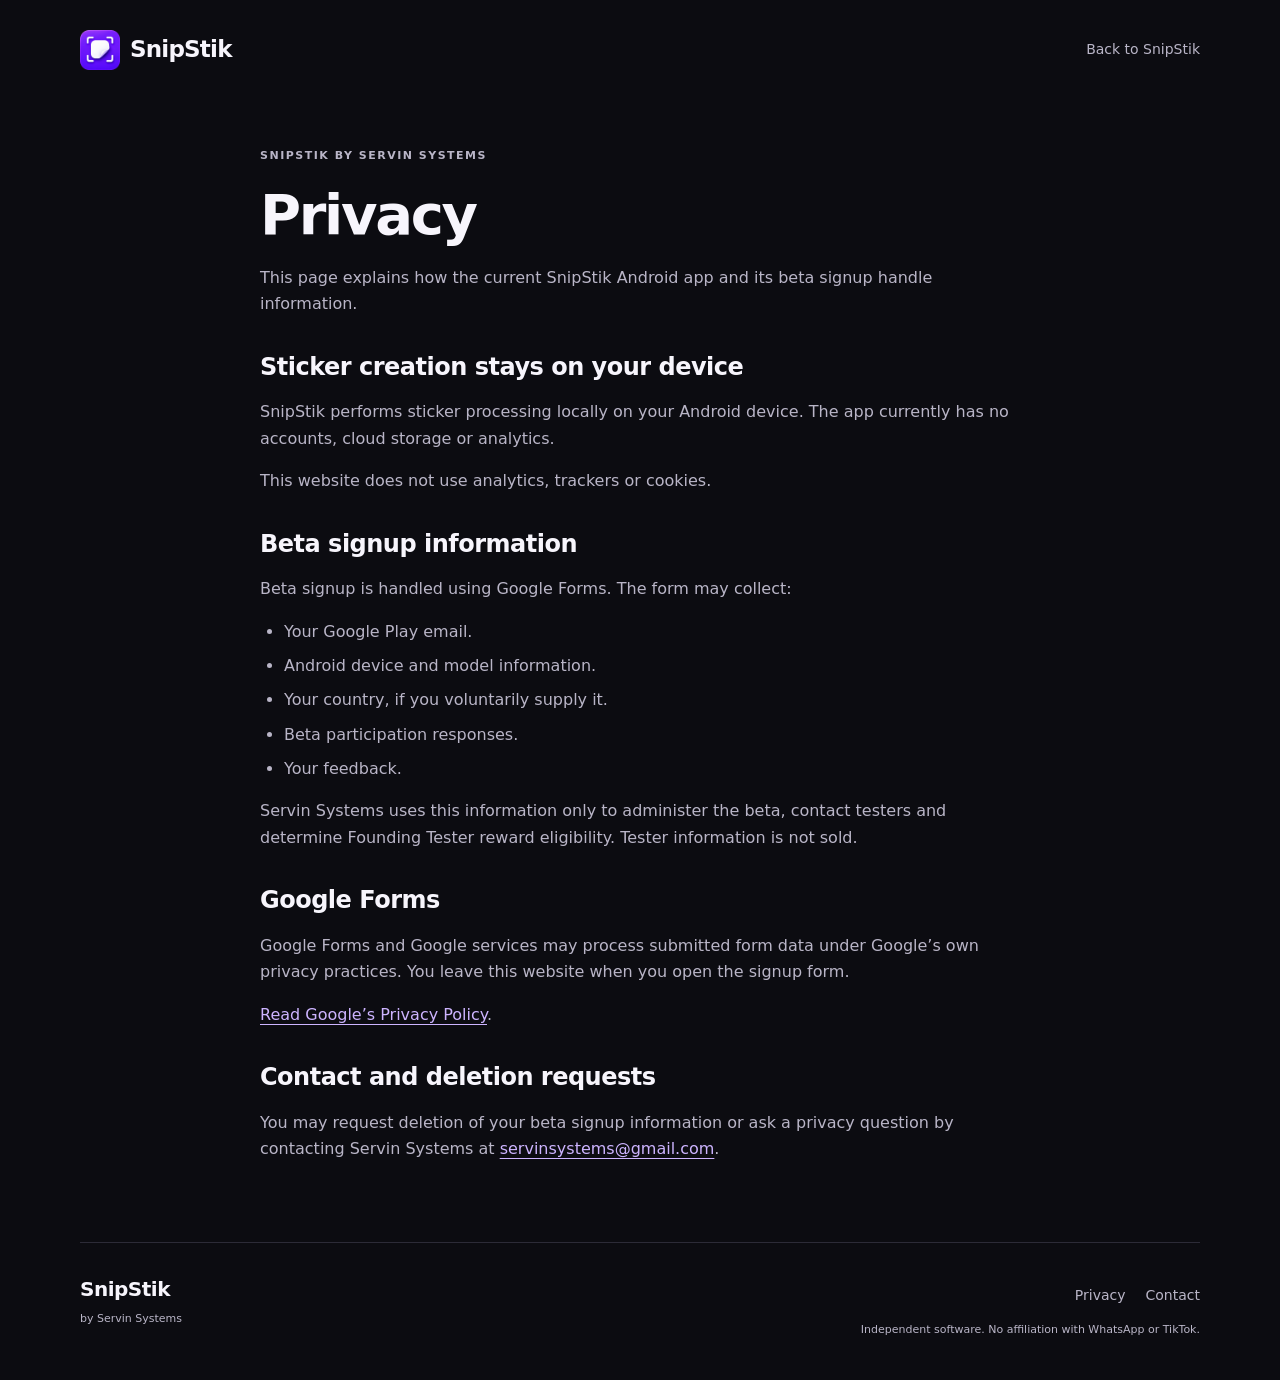
==== privacy.html @ 133f6826 "Finalize beta signup, privacy page and contact links" ====
<!doctype html>
<html lang="en">
<head>
  <meta charset="utf-8">
  <meta name="viewport" content="width=device-width, initial-scale=1">
  <meta name="theme-color" content="#0c0c11">
  <meta name="color-scheme" content="dark">
  <title>Privacy — SnipStik</title>
  <meta name="description" content="How SnipStik processes stickers on your Android device and how Servin Systems uses beta signup information.">
  <meta property="og:type" content="website">
  <meta property="og:url" content="./privacy.html">
  <meta property="og:site_name" content="SnipStik">
  <meta property="og:title" content="Privacy — SnipStik">
  <meta property="og:description" content="On-device sticker processing and a clear explanation of beta signup information.">
  <!-- After deployment, update social page/image tags to the actual absolute URLs. -->
  <meta property="og:image" content="./assets/snipstik-social.jpg">
  <meta property="og:image:width" content="1280">
  <meta property="og:image:height" content="1280">
  <meta property="og:image:alt" content="SnipStik's white peeled sticker and capture brackets on a vivid violet background">
  <meta name="twitter:card" content="summary">
  <meta name="twitter:title" content="Privacy — SnipStik">
  <meta name="twitter:description" content="On-device sticker processing and beta signup privacy.">
  <meta name="twitter:image" content="./assets/snipstik-social.jpg">
  <meta name="twitter:image:alt" content="The approved violet and white SnipStik icon">
  <link rel="icon" type="image/png" sizes="32x32" href="./assets/favicon.png">
  <link rel="apple-touch-icon" sizes="180x180" href="./assets/apple-touch-icon.png">
  <link rel="stylesheet" href="./styles.css">
</head>
<body>
  <a class="skip-link" href="#main">Skip to content</a>
  <header class="site-header container">
    <a class="brand" href="./index.html" aria-label="SnipStik home">
      <img src="./assets/snipstik-icon.png" width="40" height="40" alt="" fetchpriority="high">
      <span>SnipStik</span>
    </a>
    <nav aria-label="Main navigation"><a href="./index.html">Back to SnipStik</a></nav>
  </header>

  <main class="legal-page container" id="main">
    <p class="eyebrow">SNIPSTIK BY SERVIN SYSTEMS</p>
    <h1>Privacy</h1>
    <p>This page explains how the current SnipStik Android app and its beta signup handle information.</p>

    <section aria-labelledby="device-title">
      <h2 id="device-title">Sticker creation stays on your device</h2>
      <p>SnipStik performs sticker processing locally on your Android device. The app currently has no accounts, cloud storage or analytics.</p>
      <p>This website does not use analytics, trackers or cookies.</p>
    </section>

    <section aria-labelledby="beta-title">
      <h2 id="beta-title">Beta signup information</h2>
      <p>Beta signup is handled using Google Forms. The form may collect:</p>
      <ul>
        <li>Your Google Play email.</li>
        <li>Android device and model information.</li>
        <li>Your country, if you voluntarily supply it.</li>
        <li>Beta participation responses.</li>
        <li>Your feedback.</li>
      </ul>
      <p>Servin Systems uses this information only to administer the beta, contact testers and determine Founding Tester reward eligibility. Tester information is not sold.</p>
    </section>

    <section aria-labelledby="google-title">
      <h2 id="google-title">Google Forms</h2>
      <p>Google Forms and Google services may process submitted form data under Google’s own privacy practices. You leave this website when you open the signup form.</p>
      <p><a href="https://policies.google.com/privacy" target="_blank" rel="noopener noreferrer" aria-label="Google Privacy Policy (opens in a new tab)">Read Google’s Privacy Policy</a>.</p>
    </section>

    <section aria-labelledby="contact-title">
      <h2 id="contact-title">Contact and deletion requests</h2>
      <p>You may request deletion of your beta signup information or ask a privacy question by contacting Servin Systems at <a href="mailto:servinsystems@gmail.com">servinsystems@gmail.com</a>.</p>
    </section>
  </main>

  <footer class="site-footer container">
    <div><a class="footer-brand" href="./index.html">SnipStik</a><p>by Servin Systems</p></div>
    <div class="footer-right"><nav aria-label="Footer navigation"><a href="./privacy.html" aria-current="page">Privacy</a><a href="mailto:servinsystems@gmail.com">Contact</a></nav><p>Independent software. No affiliation with WhatsApp or TikTok.</p></div>
  </footer>
</body>
</html>
---- styles.css ----
:root {
  color-scheme: dark;
  --background: #0c0c11;
  --surface: #15151d;
  --line: #2c2b37;
  --text: #f7f5fc;
  --muted: #b9b5c7;
  --violet: #8750ff;
  --violet-light: #cdb4ff;
  --radius: 24px;
  font-family: system-ui, -apple-system, BlinkMacSystemFont, "Segoe UI", sans-serif;
  font-synthesis: none;
  background: var(--background);
  color: var(--text);
}
* { box-sizing: border-box; }
html { scroll-behavior: smooth; scroll-padding-top: 24px; }
body { margin: 0; font-size: 16px; line-height: 1.65; overflow-wrap: break-word; }
img { display: block; max-width: 100%; height: auto; }
svg { flex-shrink: 0; }
a { color: inherit; text-decoration: none; }
a:focus-visible { outline: 3px solid var(--violet-light); outline-offset: 5px; border-radius: 6px; }
a:hover { color: var(--violet-light); }
::selection { color: white; background: #6636bd; }
[hidden] { display: none !important; }
.container { width: min(1120px, calc(100% - 40px)); margin-inline: auto; }
.skip-link { position: absolute; top: 8px; left: 12px; padding: 12px 20px; background: var(--text); color: var(--background); z-index: 10; transform: translateY(-160%); }
.skip-link:focus { transform: translateY(0); }
.site-header { display: flex; flex-wrap: wrap; align-items: center; justify-content: space-between; gap: 16px; padding-block: 24px; }
.brand { display: inline-flex; align-items: center; gap: 10px; min-height: 44px; font-size: 23px; font-weight: 750; letter-spacing: -.8px; }
.brand img { width: 40px; height: 40px; }
.site-header nav, .site-footer nav { display: flex; align-items: center; gap: 20px; }
.site-header nav a, .site-footer nav a { display: inline-flex; align-items: center; gap: 6px; min-height: 44px; font-size: 14px; color: var(--muted); }
.site-header nav a:hover, .site-footer nav a:hover { color: var(--text); }
.hero { display: grid; gap: 48px; padding-block: 48px 72px; }
.eyebrow { display: flex; align-items: center; gap: 9px; margin: 0 0 20px; color: var(--violet-light); font-size: 11px; font-weight: 650; letter-spacing: 1.5px; line-height: 1.5; }
.status-dot { width: 6px; height: 6px; border-radius: 50%; background: var(--violet-light); }
h1, h2, h3, p { margin-top: 0; }
h1, h2, h3 { font-weight: 700; }
h1, h2 { overflow-wrap: anywhere; }
.hero > *, .beta-card > *, .reward-section > *, .privacy-section > * { min-width: 0; }
h1 { font-size: clamp(42px, 7vw, 72px); letter-spacing: -2.3px; line-height: 1.08; margin-bottom: 20px; }
h1 span { color: var(--violet-light); }
.tagline { font-size: 20px; letter-spacing: -.3px; color: var(--muted); margin-bottom: 28px; }
.button { display: inline-flex; justify-content: center; align-items: center; gap: 16px; min-height: 56px; padding: 15px 24px; border: 1px solid transparent; border-radius: 14px; font-size: 16px; font-weight: 650; line-height: 1.4; transition: background-color .15s, border-color .15s; }
.button-primary { background: var(--violet); color: white; }
.button-primary:hover { background: #7440e5; color: white; }
.link-arrow { width: 16px; height: 16px; stroke: currentColor; stroke-width: 1.8; stroke-linecap: round; stroke-linejoin: round; }
.button .link-arrow { width: 20px; height: 20px; }
.hero-helper { margin: 14px 0 0; font-size: 14px; color: var(--muted); }
.quiet-note { margin: 26px 0 0; color: var(--muted); font-size: 12px; }
.demo-panel { margin: 0; min-width: 0; border: 1px solid #3b304e; border-radius: var(--radius); overflow: hidden; background: var(--surface); }
.demo-topline { display: flex; justify-content: space-between; align-items: center; gap: 12px; padding: 18px 22px; border-bottom: 1px solid var(--line); font-size: 9px; letter-spacing: 1px; color: var(--muted); }
.demo-topline > span:last-child { color: var(--violet-light); font-size: 18px; }
.demo-stage { display: flex; flex-direction: column; align-items: center; justify-content: center; padding: 38px 20px 32px; background: radial-gradient(ellipse at 50% 40%, #37205266, transparent 72%); }
.capture-frame { position: relative; width: 174px; height: 174px; display: grid; place-items: center; margin-bottom: 24px; }
.capture-frame img { width: 128px; height: 128px; }
.corner { position: absolute; width: 22px; height: 22px; border: solid #9c76d9; }
.corner-tl { top: 0; left: 0; border-width: 2px 0 0 2px; border-top-left-radius: 8px; }
.corner-tr { top: 0; right: 0; border-width: 2px 2px 0 0; border-top-right-radius: 8px; }
.corner-bl { bottom: 0; left: 0; border-width: 0 0 2px 2px; border-bottom-left-radius: 8px; }
.corner-br { bottom: 0; right: 0; border-width: 0 2px 2px 0; border-bottom-right-radius: 8px; }
.demo-stage p { margin-bottom: 14px; font-size: 17px; font-weight: 550; letter-spacing: -.3px; text-align: center; }
.demo-steps { display: flex; align-items: center; gap: 12px; font-size: 11px; color: var(--muted); }
.demo-steps span { padding: 5px 11px; background: #ffffff06; border: 1px solid var(--line); border-radius: 7px; }
.demo-steps i { font-style: normal; }
.demo-panel figcaption { display: flex; flex-direction: column; gap: 2px; padding: 15px 22px; border-top: 1px solid var(--line); font-size: 12px; color: var(--muted); }
.demo-label { font-size: 13px; font-weight: 650; color: var(--text); }
.section { padding-block: 52px; }
.section-heading { margin-bottom: 26px; }
.section-heading .eyebrow, .privacy-section .eyebrow { margin-bottom: 12px; }
h2 { font-size: clamp(28px, 4vw, 40px); letter-spacing: -1.2px; line-height: 1.15; margin-bottom: 18px; }
h3 { font-size: 24px; letter-spacing: -.6px; line-height: 1.2; margin-bottom: 12px; }
.steps-grid { display: grid; gap: 14px; }
.step-card { padding: 26px; background: var(--surface); border: 1px solid var(--line); border-radius: 20px; }
.step-top { display: flex; justify-content: space-between; align-items: center; margin-bottom: 28px; }
.step-number { color: var(--muted); font-size: 12px; }
.step-top svg { width: 32px; height: 32px; stroke: var(--violet-light); stroke-width: 1.75; stroke-linecap: round; stroke-linejoin: round; }
.step-card p { color: var(--muted); font-size: 15px; margin-bottom: 0; max-width: 36ch; }
.beta-card { display: grid; gap: 26px; padding: 30px 26px; border: 1px solid #49315f; border-radius: var(--radius); background: linear-gradient(120deg, #21162e, #17151e 65%); }
.beta-copy .eyebrow { margin-bottom: 16px; }
.beta-copy p:not(.eyebrow) { max-width: 32ch; margin-bottom: 0; color: var(--muted); }
.benefits { list-style: none; padding: 0; margin: 0 0 28px; display: grid; gap: 14px; }
.benefits li { display: flex; align-items: flex-start; gap: 12px; font-size: 15px; }
.benefits span { color: var(--violet-light); }
.beta-details .button { width: 100%; }
.signup-status { font-size: 12px; color: var(--muted); margin: 14px 0 4px; }
.small-link { display: inline-flex; gap: 8px; align-items: center; min-height: 44px; color: var(--violet-light); font-size: 12px; text-decoration: underline; text-underline-offset: 4px; }
.reward-section { display: grid; gap: 28px; border-bottom: 1px solid var(--line); }
.reward-badge { display: inline-block; padding: 5px 10px; margin-bottom: 18px; color: var(--violet-light); background: #cdb4ff0b; border: 1px solid #cdb4ff29; border-radius: 6px; font-size: 11px; }
.reward-heading h2 { font-size: 28px; }
.reward-heading p { font-size: 15px; max-width: 27ch; color: var(--muted); }
.reward-terms { font-size: 14px; color: var(--muted); }
.reward-terms strong { color: var(--text); font-weight: 600; }
.requirements { margin: 20px 0 24px; padding-left: 20px; }
.requirements li { padding-left: 5px; margin-bottom: 12px; }
.requirements li::marker { color: var(--violet-light); }
.reward-notes { border-top: 1px solid var(--line); padding: 20px 0 0 18px; margin: 0; font-size: 13px; }
.reward-notes li { padding-left: 4px; margin-bottom: 9px; }
.pro-note { margin: 18px 0 0; font-size: 12px; }
.privacy-section { display: grid; gap: 12px; }
.privacy-section h2 { max-width: 12ch; }
.privacy-copy { font-size: 14px; color: var(--muted); }
.privacy-copy p { margin-bottom: 14px; }
.privacy-site-note { color: var(--text); }
.utility-links { display: flex; flex-wrap: wrap; gap: 20px; margin-top: 20px; }
.utility-links a { min-height: 44px; display: inline-flex; align-items: center; gap: 8px; color: var(--violet-light); text-decoration: underline; text-underline-offset: 4px; }
.legal-page { max-width: 760px; padding-block: 48px 64px; }
.legal-page h1 { font-size: clamp(36px, 6vw, 56px); }
.legal-page section { margin-top: 36px; }
.legal-page h2 { font-size: 24px; letter-spacing: -.5px; }
.legal-page p, .legal-page li { color: var(--muted); }
.legal-page ul { padding-left: 24px; }
.legal-page li { margin-bottom: 8px; }
.legal-page a { color: var(--violet-light); text-decoration: underline; text-underline-offset: 4px; }
.site-footer { display: flex; flex-wrap: wrap; align-items: flex-start; justify-content: space-between; gap: 24px; border-top: 1px solid var(--line); padding-block: 30px 40px; }
.footer-brand { font-size: 20px; font-weight: 700; letter-spacing: -.5px; }
.site-footer p { font-size: 11px; color: var(--muted); margin: 4px 0 0; }
.footer-right { max-width: 40ch; }
@media (min-width: 680px) {
  .container { width: min(1120px, calc(100% - 64px)); }
  .steps-grid { grid-template-columns: repeat(3, minmax(0, 1fr)); }
  .beta-card { padding: 44px; grid-template-columns: 1fr 1fr; align-items: center; gap: 48px; }
  .reward-section, .privacy-section { grid-template-columns: 1fr 1.35fr; gap: 56px; }
  .footer-right { text-align: right; }
  .footer-right nav { justify-content: flex-end; }
}
@media (min-width: 960px) {
  .site-header { padding-block: 28px; }
  .hero { grid-template-columns: 1.15fr 1fr; align-items: center; gap: 64px; padding-block: 62px 92px; }
  .demo-stage { padding-block: 42px 38px; }
  .section { padding-block: 64px; }
}
@media (max-width: 380px) {
  .container { width: calc(100% - 32px); }
  .site-header nav { gap: 12px; }
  .site-header nav a { font-size: 12px; }
  .brand { font-size: 20px; gap: 8px; }
  .brand img { width: 32px; height: 32px; }
  .hero { padding-top: 34px; }
  h1 { font-size: 40px; letter-spacing: -1.8px; }
  .hero .button { width: 100%; gap: 10px; padding-inline: 14px; }
}
@media (prefers-reduced-motion: reduce) {
  html { scroll-behavior: auto; }
  *, *::before, *::after { transition: none !important; animation: none !important; }
}
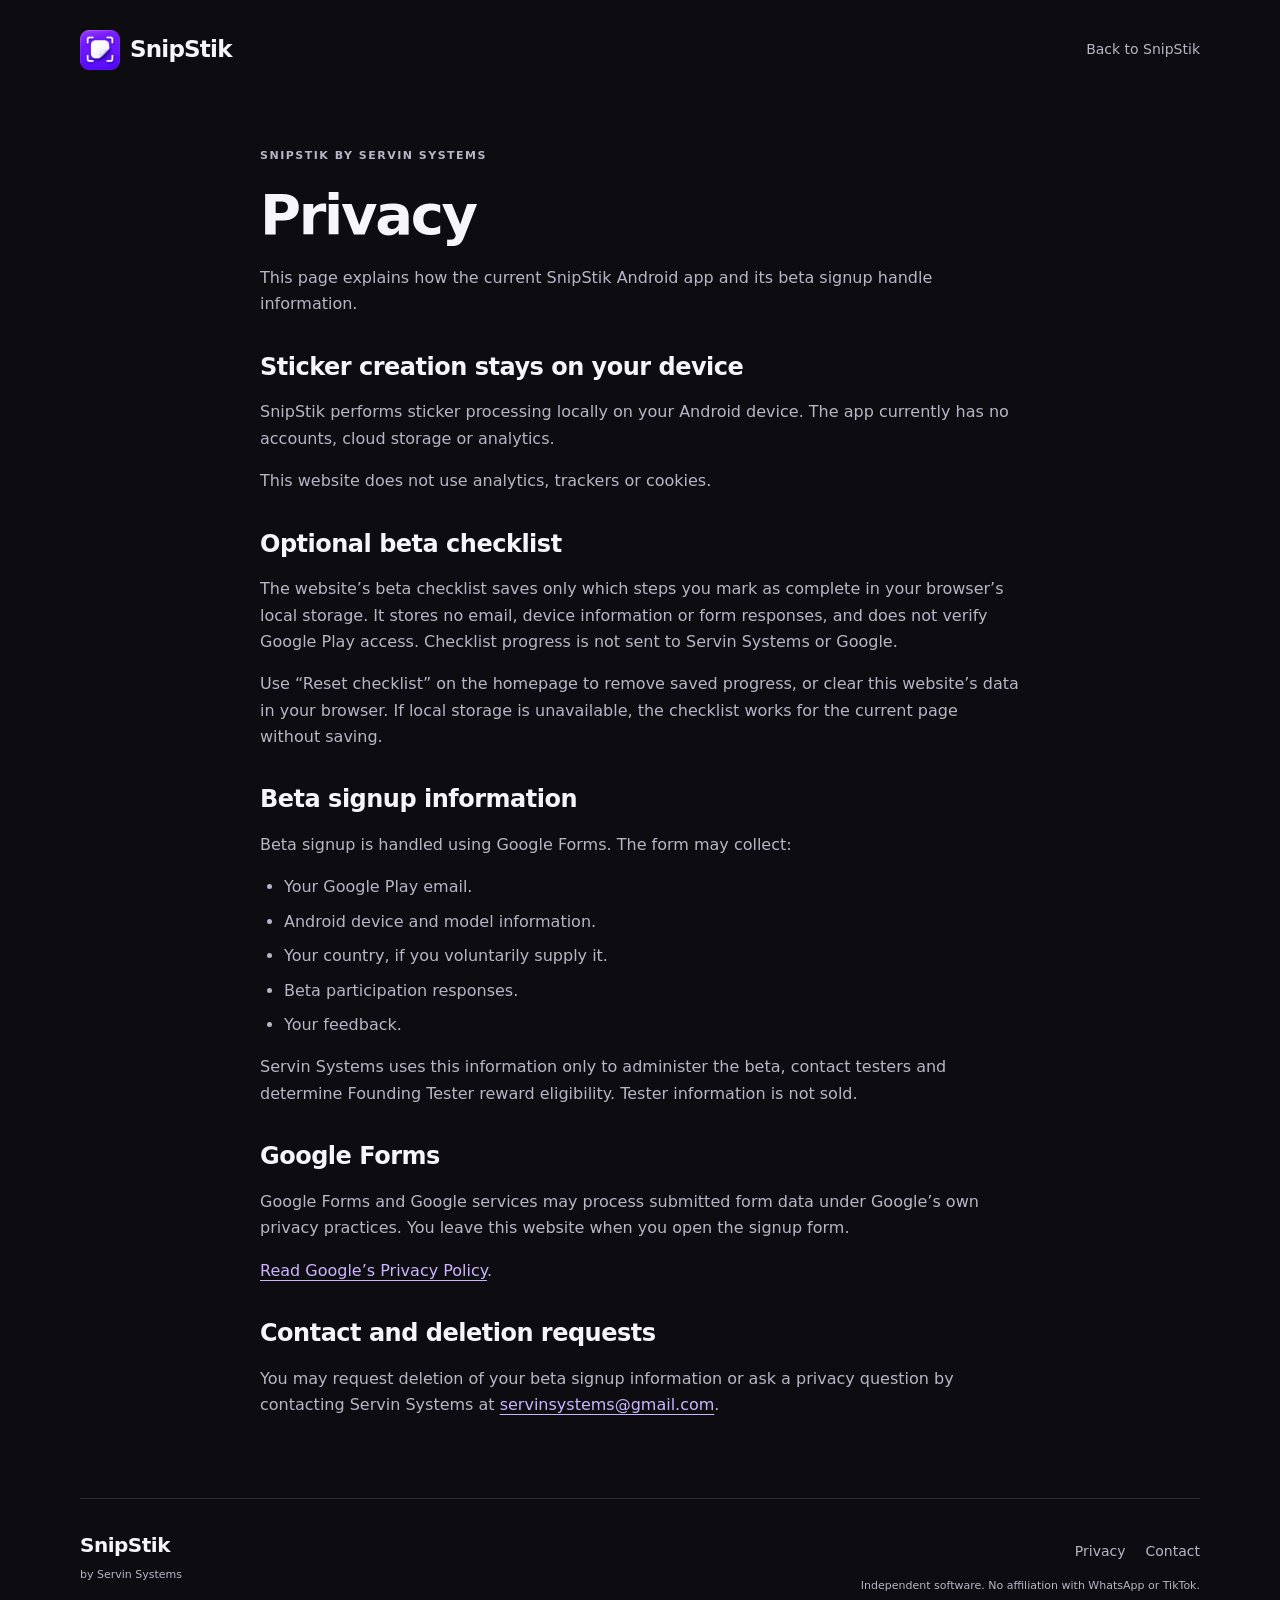
==== commit c5edacca: "Clarify closed beta access with local checklist and tester help" ====
--- a/privacy.html
+++ b/privacy.html
@@ -8,20 +8,20 @@
   <title>Privacy — SnipStik</title>
   <meta name="description" content="How SnipStik processes stickers on your Android device and how Servin Systems uses beta signup information.">
   <meta property="og:type" content="website">
-  <meta property="og:url" content="./privacy.html">
+  <meta property="og:url" content="https://snipstik-web.snipstik.workers.dev/privacy.html">
   <meta property="og:site_name" content="SnipStik">
   <meta property="og:title" content="Privacy — SnipStik">
   <meta property="og:description" content="On-device sticker processing and a clear explanation of beta signup information.">
-  <!-- After deployment, update social page/image tags to the actual absolute URLs. -->
-  <meta property="og:image" content="./assets/snipstik-social.jpg">
+  <meta property="og:image" content="https://snipstik-web.snipstik.workers.dev/assets/snipstik-social.jpg">
   <meta property="og:image:width" content="1280">
   <meta property="og:image:height" content="1280">
   <meta property="og:image:alt" content="SnipStik's white peeled sticker and capture brackets on a vivid violet background">
   <meta name="twitter:card" content="summary">
   <meta name="twitter:title" content="Privacy — SnipStik">
   <meta name="twitter:description" content="On-device sticker processing and beta signup privacy.">
-  <meta name="twitter:image" content="./assets/snipstik-social.jpg">
+  <meta name="twitter:image" content="https://snipstik-web.snipstik.workers.dev/assets/snipstik-social.jpg">
   <meta name="twitter:image:alt" content="The approved violet and white SnipStik icon">
+  <link rel="canonical" href="https://snipstik-web.snipstik.workers.dev/privacy.html">
   <link rel="icon" type="image/png" sizes="32x32" href="./assets/favicon.png">
   <link rel="apple-touch-icon" sizes="180x180" href="./assets/apple-touch-icon.png">
   <link rel="stylesheet" href="./styles.css">
@@ -45,6 +45,12 @@
       <h2 id="device-title">Sticker creation stays on your device</h2>
       <p>SnipStik performs sticker processing locally on your Android device. The app currently has no accounts, cloud storage or analytics.</p>
       <p>This website does not use analytics, trackers or cookies.</p>
+    </section>
+
+    <section aria-labelledby="checklist-privacy-title">
+      <h2 id="checklist-privacy-title">Optional beta checklist</h2>
+      <p>The website’s beta checklist saves only which steps you mark as complete in your browser’s local storage. It stores no email, device information or form responses, and does not verify Google Play access. Checklist progress is not sent to Servin Systems or Google.</p>
+      <p>Use “Reset checklist” on the homepage to remove saved progress, or clear this website’s data in your browser. If local storage is unavailable, the checklist works for the current page without saving.</p>
     </section>
 
     <section aria-labelledby="beta-title">
--- a/styles.css
+++ b/styles.css
@@ -145,3 +145,68 @@
   html { scroll-behavior: auto; }
   *, *::before, *::after { transition: none !important; animation: none !important; }
 }
+
+/* Closed-beta guidance reuses the existing SnipStik surfaces and violet accent. */
+button, input { font: inherit; }
+button:focus-visible, input:focus-visible, summary:focus-visible {
+  outline: 3px solid var(--violet-light); outline-offset: 5px; border-radius: 6px;
+}
+.hero-description { color: var(--muted); max-width: 36ch; margin-bottom: 22px; }
+.hero-actions { display: flex; flex-wrap: wrap; align-items: center; gap: 12px 22px; }
+.hero-actions .small-link { font-size: 14px; }
+.reward-preview { margin-top: 24px; padding: 18px 20px; background: #cdb4ff08; border: 1px solid #49315f; border-radius: 16px; }
+.reward-preview h2 { font-size: 16px; letter-spacing: 0; margin-bottom: 8px; }
+.reward-preview p { font-size: 14px; color: var(--muted); margin-bottom: 0; }
+.reward-preview .small-link { font-size: 13px; }
+.section-intro { max-width: 65ch; color: var(--muted); }
+.start-here { margin-bottom: 24px; padding: 22px 24px; background: #21162e; border: 1px solid #49315f; border-radius: 20px; }
+.start-here h3 { font-size: 20px; letter-spacing: -.3px; }
+.start-here p { margin-bottom: 10px; }
+.start-here p:last-child { margin-bottom: 0; }
+.muted-copy { font-size: 14px; color: var(--muted); }
+.join-layout { display: grid; gap: 24px; align-items: start; }
+.join-layout > *, .join-step > * { min-width: 0; }
+.join-steps { list-style: none; padding: 0; margin: 0; display: grid; gap: 14px; }
+.join-step { display: grid; grid-template-columns: 34px minmax(0, 1fr); gap: 12px; padding: 24px 20px; background: var(--surface); border: 1px solid var(--line); border-radius: 20px; }
+.join-number { display: grid; place-items: center; align-self: start; width: 34px; height: 34px; border-radius: 10px; background: #cdb4ff12; color: var(--violet-light); font-size: 13px; font-weight: 650; }
+.join-step h3 { font-size: 20px; letter-spacing: -.3px; margin: 4px 0 10px; }
+.join-step p { font-size: 15px; color: var(--muted); margin-bottom: 18px; }
+.join-step .button { padding: 13px 18px; min-height: 48px; font-size: 14px; }
+.button-secondary { border-color: #635774; background: #ffffff04; }
+.button-secondary:hover { border-color: var(--violet-light); background: #cdb4ff12; }
+.access-help { padding: 22px; margin-top: 20px; border: 1px solid var(--line); border-radius: 20px; }
+.access-help h3 { font-size: 18px; letter-spacing: -.3px; }
+.access-help p { color: var(--muted); font-size: 14px; margin-bottom: 0; }
+.access-help a, .faq-list a { color: var(--violet-light); text-decoration: underline; text-underline-offset: 4px; }
+.checklist-card { padding: 26px 22px; background: var(--surface); border: 1px solid #49315f; border-radius: 20px; }
+.checklist-card h3 { font-size: 22px; }
+.checklist-status { color: var(--violet-light); font-weight: 650; margin-bottom: 10px; }
+progress { display: block; width: 100%; height: 8px; margin-bottom: 18px; border: 0; border-radius: 5px; overflow: hidden; appearance: none; background: var(--line); accent-color: var(--violet); }
+progress::-webkit-progress-bar { background: var(--line); }
+progress::-webkit-progress-value { background: var(--violet); }
+progress::-moz-progress-bar { background: var(--violet); }
+.checklist-card fieldset { padding: 0; margin: 0; border: 0; min-width: 0; }
+.checklist-item { display: flex; align-items: flex-start; gap: 12px; padding: 12px 0; min-height: 48px; cursor: pointer; font-size: 14px; }
+.checklist-item input { flex: 0 0 20px; width: 20px; height: 20px; margin: 2px 0 0; accent-color: var(--violet); cursor: pointer; }
+.text-button { cursor: pointer; min-height: 44px; padding: 8px 0; border: 0; background: transparent; color: var(--violet-light); font-size: 13px; text-decoration: underline; text-underline-offset: 4px; }
+.visually-hidden { position: absolute; width: 1px; height: 1px; padding: 0; margin: -1px; overflow: hidden; clip-path: inset(50%); white-space: nowrap; border: 0; }
+.spanish-help { margin-top: 24px; }
+.spanish-help, .faq-list details { border: 1px solid var(--line); border-radius: 16px; background: var(--surface); }
+summary { cursor: pointer; padding: 18px 22px; min-height: 56px; font-size: 16px; font-weight: 600; }
+summary::marker { color: var(--violet-light); }
+.spanish-help > div, .faq-list details > div { padding: 0 22px 20px; color: var(--muted); font-size: 15px; }
+.spanish-help ol { padding-left: 22px; }
+.spanish-help li { margin-bottom: 8px; }
+.spanish-help p, .faq-list p { margin-bottom: 0; }
+.faq-list { display: grid; gap: 12px; }
+@media (min-width: 960px) {
+  .join-layout { grid-template-columns: minmax(0, 1.5fr) minmax(0, 1fr); gap: 32px; }
+}
+@media (max-width: 380px) {
+  .join-step { padding: 20px 16px; gap: 10px; }
+  .join-step .button { width: 100%; padding-inline: 10px; }
+}
+/* Long email addresses must remain readable at large text sizes. */
+.footer-right { min-width: 0; max-width: min(40ch, 100%); }
+.site-footer nav { flex-wrap: wrap; }
+.site-footer nav a { min-width: 0; overflow-wrap: anywhere; }
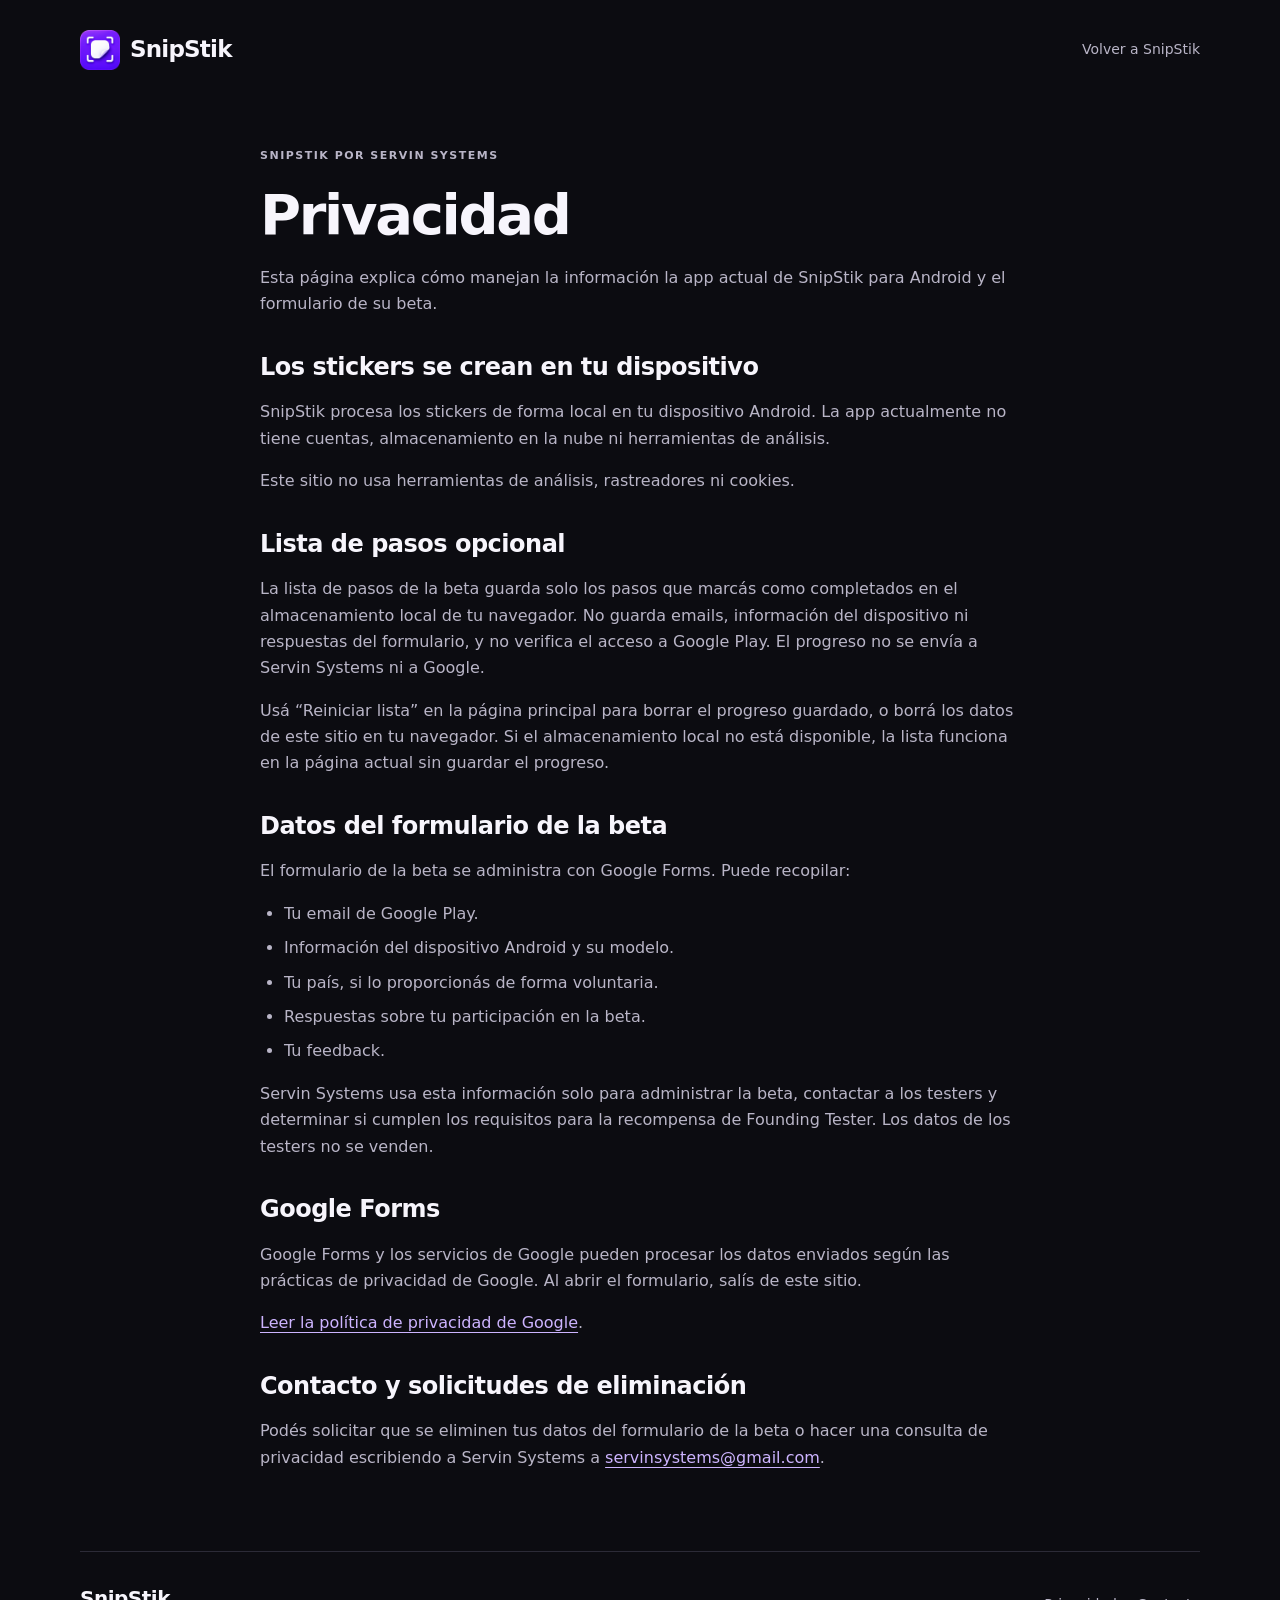
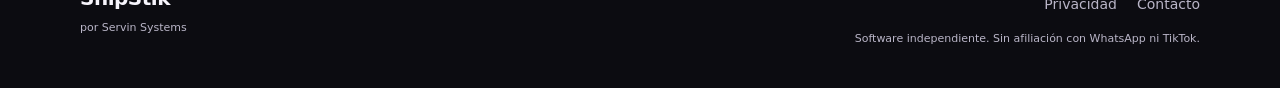
==== commit 0767233d: "Localize SnipStik landing and privacy to Spanish" ====
--- a/privacy.html
+++ b/privacy.html
@@ -1,86 +1,86 @@
 <!doctype html>
-<html lang="en">
+<html lang="es">
 <head>
   <meta charset="utf-8">
   <meta name="viewport" content="width=device-width, initial-scale=1">
   <meta name="theme-color" content="#0c0c11">
   <meta name="color-scheme" content="dark">
-  <title>Privacy — SnipStik</title>
-  <meta name="description" content="How SnipStik processes stickers on your Android device and how Servin Systems uses beta signup information.">
+  <title>Privacidad — SnipStik</title>
+  <meta name="description" content="Cómo procesa SnipStik los stickers en tu Android y cómo usa Servin Systems los datos del formulario de la beta.">
   <meta property="og:type" content="website">
   <meta property="og:url" content="https://snipstik-web.snipstik.workers.dev/privacy.html">
   <meta property="og:site_name" content="SnipStik">
-  <meta property="og:title" content="Privacy — SnipStik">
-  <meta property="og:description" content="On-device sticker processing and a clear explanation of beta signup information.">
+  <meta property="og:title" content="Privacidad — SnipStik">
+  <meta property="og:description" content="Procesamiento de stickers en tu dispositivo y uso de los datos del formulario de la beta.">
   <meta property="og:image" content="https://snipstik-web.snipstik.workers.dev/assets/snipstik-social.jpg">
   <meta property="og:image:width" content="1280">
   <meta property="og:image:height" content="1280">
-  <meta property="og:image:alt" content="SnipStik's white peeled sticker and capture brackets on a vivid violet background">
+  <meta property="og:image:alt" content="Sticker blanco de SnipStik con una esquina doblada y marcas de captura sobre un fondo violeta intenso">
   <meta name="twitter:card" content="summary">
-  <meta name="twitter:title" content="Privacy — SnipStik">
-  <meta name="twitter:description" content="On-device sticker processing and beta signup privacy.">
+  <meta name="twitter:title" content="Privacidad — SnipStik">
+  <meta name="twitter:description" content="Procesamiento local de stickers y privacidad del formulario de la beta.">
   <meta name="twitter:image" content="https://snipstik-web.snipstik.workers.dev/assets/snipstik-social.jpg">
-  <meta name="twitter:image:alt" content="The approved violet and white SnipStik icon">
+  <meta name="twitter:image:alt" content="Ícono violeta y blanco de SnipStik">
   <link rel="canonical" href="https://snipstik-web.snipstik.workers.dev/privacy.html">
   <link rel="icon" type="image/png" sizes="32x32" href="./assets/favicon.png">
   <link rel="apple-touch-icon" sizes="180x180" href="./assets/apple-touch-icon.png">
   <link rel="stylesheet" href="./styles.css">
 </head>
 <body>
-  <a class="skip-link" href="#main">Skip to content</a>
+  <a class="skip-link" href="#main">Ir al contenido</a>
   <header class="site-header container">
-    <a class="brand" href="./index.html" aria-label="SnipStik home">
+    <a class="brand" href="./index.html" aria-label="Inicio de SnipStik">
       <img src="./assets/snipstik-icon.png" width="40" height="40" alt="" fetchpriority="high">
       <span>SnipStik</span>
     </a>
-    <nav aria-label="Main navigation"><a href="./index.html">Back to SnipStik</a></nav>
+    <nav aria-label="Navegación principal"><a href="./index.html">Volver a SnipStik</a></nav>
   </header>
 
   <main class="legal-page container" id="main">
-    <p class="eyebrow">SNIPSTIK BY SERVIN SYSTEMS</p>
-    <h1>Privacy</h1>
-    <p>This page explains how the current SnipStik Android app and its beta signup handle information.</p>
+    <p class="eyebrow">SNIPSTIK POR SERVIN SYSTEMS</p>
+    <h1>Privacidad</h1>
+    <p>Esta página explica cómo manejan la información la app actual de SnipStik para Android y el formulario de su beta.</p>
 
     <section aria-labelledby="device-title">
-      <h2 id="device-title">Sticker creation stays on your device</h2>
-      <p>SnipStik performs sticker processing locally on your Android device. The app currently has no accounts, cloud storage or analytics.</p>
-      <p>This website does not use analytics, trackers or cookies.</p>
+      <h2 id="device-title">Los stickers se crean en tu dispositivo</h2>
+      <p>SnipStik procesa los stickers de forma local en tu dispositivo Android. La app actualmente no tiene cuentas, almacenamiento en la nube ni herramientas de análisis.</p>
+      <p>Este sitio no usa herramientas de análisis, rastreadores ni cookies.</p>
     </section>
 
     <section aria-labelledby="checklist-privacy-title">
-      <h2 id="checklist-privacy-title">Optional beta checklist</h2>
-      <p>The website’s beta checklist saves only which steps you mark as complete in your browser’s local storage. It stores no email, device information or form responses, and does not verify Google Play access. Checklist progress is not sent to Servin Systems or Google.</p>
-      <p>Use “Reset checklist” on the homepage to remove saved progress, or clear this website’s data in your browser. If local storage is unavailable, the checklist works for the current page without saving.</p>
+      <h2 id="checklist-privacy-title">Lista de pasos opcional</h2>
+      <p>La lista de pasos de la beta guarda solo los pasos que marcás como completados en el almacenamiento local de tu navegador. No guarda emails, información del dispositivo ni respuestas del formulario, y no verifica el acceso a Google Play. El progreso no se envía a Servin Systems ni a Google.</p>
+      <p>Usá “Reiniciar lista” en la página principal para borrar el progreso guardado, o borrá los datos de este sitio en tu navegador. Si el almacenamiento local no está disponible, la lista funciona en la página actual sin guardar el progreso.</p>
     </section>
 
     <section aria-labelledby="beta-title">
-      <h2 id="beta-title">Beta signup information</h2>
-      <p>Beta signup is handled using Google Forms. The form may collect:</p>
+      <h2 id="beta-title">Datos del formulario de la beta</h2>
+      <p>El formulario de la beta se administra con Google Forms. Puede recopilar:</p>
       <ul>
-        <li>Your Google Play email.</li>
-        <li>Android device and model information.</li>
-        <li>Your country, if you voluntarily supply it.</li>
-        <li>Beta participation responses.</li>
-        <li>Your feedback.</li>
+        <li>Tu email de Google Play.</li>
+        <li>Información del dispositivo Android y su modelo.</li>
+        <li>Tu país, si lo proporcionás de forma voluntaria.</li>
+        <li>Respuestas sobre tu participación en la beta.</li>
+        <li>Tu feedback.</li>
       </ul>
-      <p>Servin Systems uses this information only to administer the beta, contact testers and determine Founding Tester reward eligibility. Tester information is not sold.</p>
+      <p>Servin Systems usa esta información solo para administrar la beta, contactar a los testers y determinar si cumplen los requisitos para la recompensa de Founding Tester. Los datos de los testers no se venden.</p>
     </section>
 
     <section aria-labelledby="google-title">
       <h2 id="google-title">Google Forms</h2>
-      <p>Google Forms and Google services may process submitted form data under Google’s own privacy practices. You leave this website when you open the signup form.</p>
-      <p><a href="https://policies.google.com/privacy" target="_blank" rel="noopener noreferrer" aria-label="Google Privacy Policy (opens in a new tab)">Read Google’s Privacy Policy</a>.</p>
+      <p>Google Forms y los servicios de Google pueden procesar los datos enviados según las prácticas de privacidad de Google. Al abrir el formulario, salís de este sitio.</p>
+      <p><a href="https://policies.google.com/privacy" target="_blank" rel="noopener noreferrer" aria-label="Política de privacidad de Google (se abre en una pestaña nueva)">Leer la política de privacidad de Google</a>.</p>
     </section>
 
     <section aria-labelledby="contact-title">
-      <h2 id="contact-title">Contact and deletion requests</h2>
-      <p>You may request deletion of your beta signup information or ask a privacy question by contacting Servin Systems at <a href="mailto:servinsystems@gmail.com">servinsystems@gmail.com</a>.</p>
+      <h2 id="contact-title">Contacto y solicitudes de eliminación</h2>
+      <p>Podés solicitar que se eliminen tus datos del formulario de la beta o hacer una consulta de privacidad escribiendo a Servin Systems a <a href="mailto:servinsystems@gmail.com">servinsystems@gmail.com</a>.</p>
     </section>
   </main>
 
   <footer class="site-footer container">
-    <div><a class="footer-brand" href="./index.html">SnipStik</a><p>by Servin Systems</p></div>
-    <div class="footer-right"><nav aria-label="Footer navigation"><a href="./privacy.html" aria-current="page">Privacy</a><a href="mailto:servinsystems@gmail.com">Contact</a></nav><p>Independent software. No affiliation with WhatsApp or TikTok.</p></div>
+    <div><a class="footer-brand" href="./index.html">SnipStik</a><p>por Servin Systems</p></div>
+    <div class="footer-right"><nav aria-label="Navegación del pie de página"><a href="./privacy.html" aria-current="page">Privacidad</a><a href="mailto:servinsystems@gmail.com">Contacto</a></nav><p>Software independiente. Sin afiliación con WhatsApp ni TikTok.</p></div>
   </footer>
 </body>
 </html>
--- a/styles.css
+++ b/styles.css
@@ -210,3 +210,23 @@
 .footer-right { min-width: 0; max-width: min(40ch, 100%); }
 .site-footer nav { flex-wrap: wrap; }
 .site-footer nav a { min-width: 0; overflow-wrap: anywhere; }
+
+/* Put access before the optional demo and reward form. */
+.hero { grid-template-columns: minmax(0, 1fr); padding-bottom: 24px; }
+.hero-copy { max-width: 650px; }
+.hero-actions { align-items: flex-start; }
+.hero-primary-action { min-width: 0; }
+#beta .section-intro { color: var(--text); }
+#beta .spanish-help { margin: 0 0 18px; }
+.tiktok-steps { margin: 0; padding-left: 22px; color: var(--muted); font-size: 14px; }
+.access-help ol { padding-left: 22px; margin-bottom: 0; color: var(--muted); font-size: 14px; }
+.access-help li { margin-bottom: 8px; }
+.reward-form-section { padding-top: 12px; }
+.reward-form-section .reward-preview { margin-top: 0; padding: 26px; }
+.reward-form-section h2 { font-size: clamp(24px, 4vw, 32px); letter-spacing: -.6px; }
+.reward-form-section p { max-width: 65ch; margin-bottom: 16px; }
+.reward-form-section .button { margin-right: 18px; }
+.product-demo { max-width: 520px; margin-top: 28px; }
+@media (max-width: 380px) {
+  .hero-primary-action { width: 100%; }
+}
